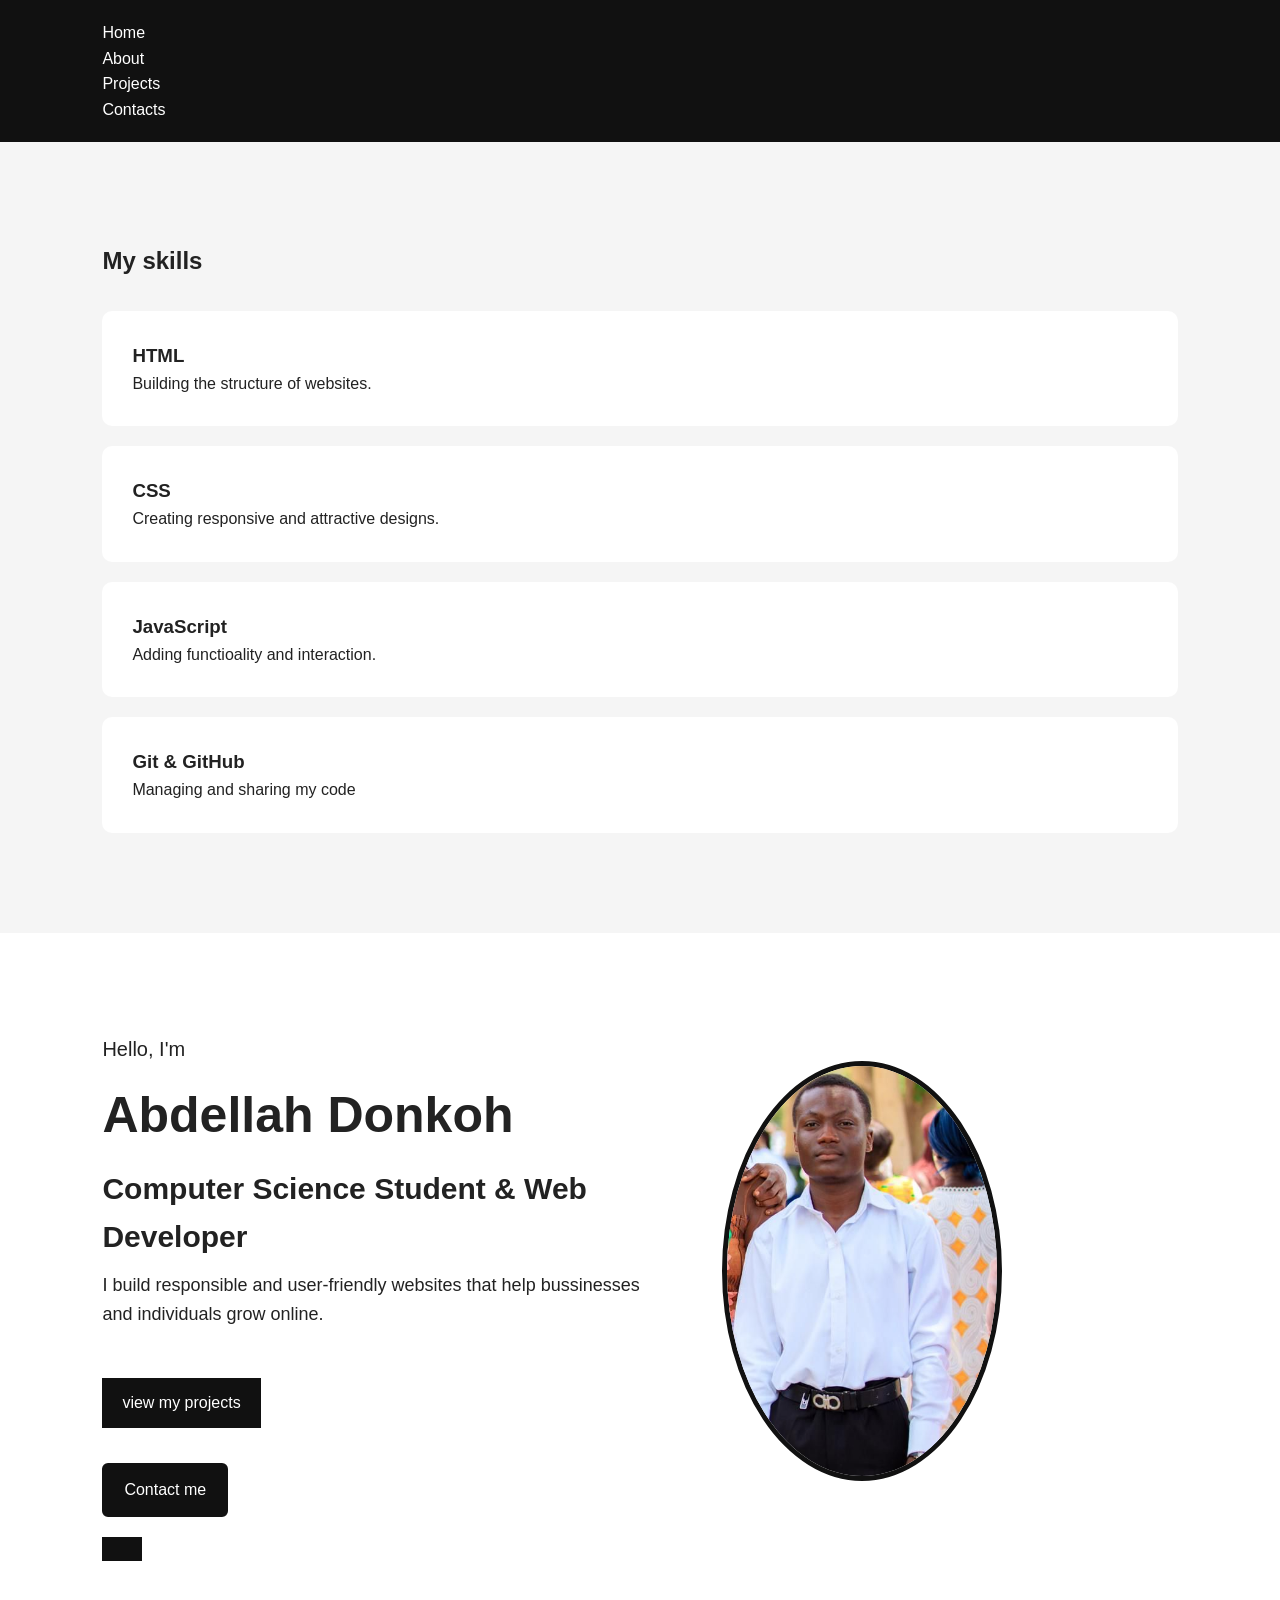
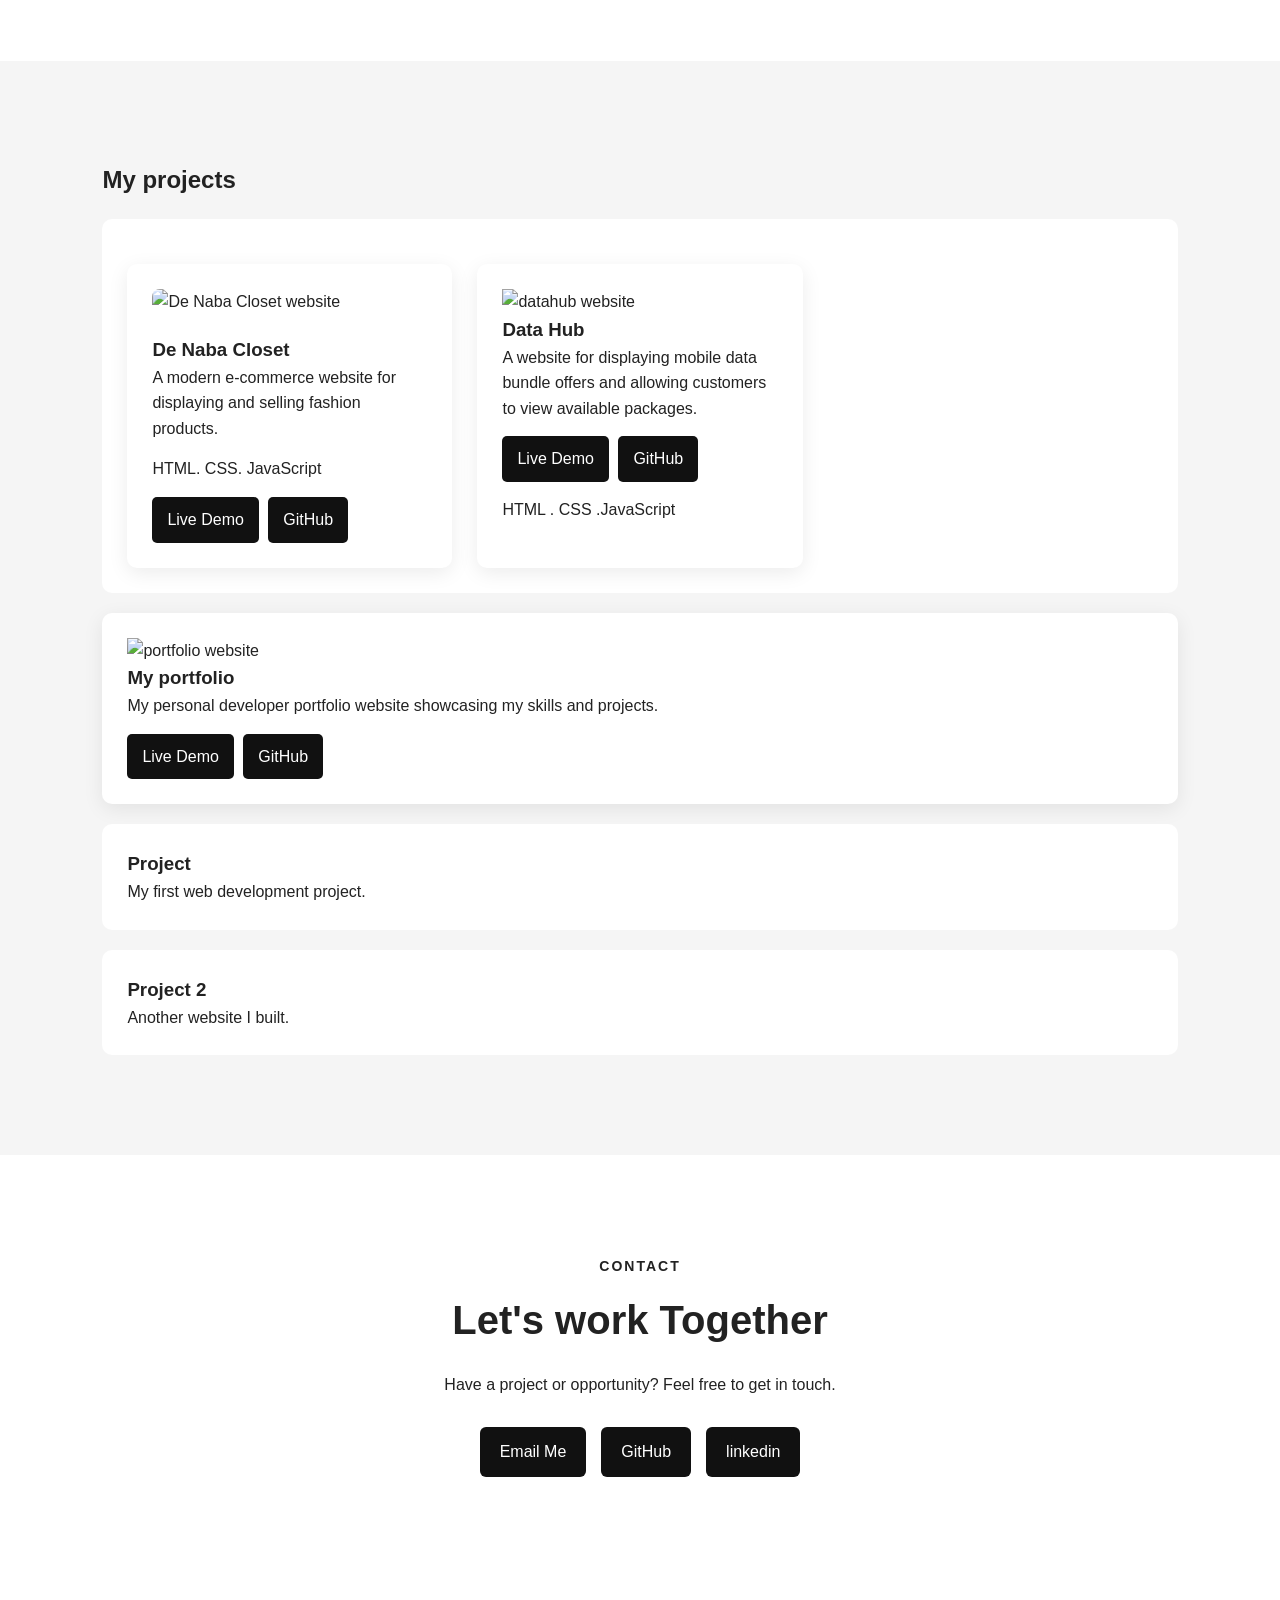
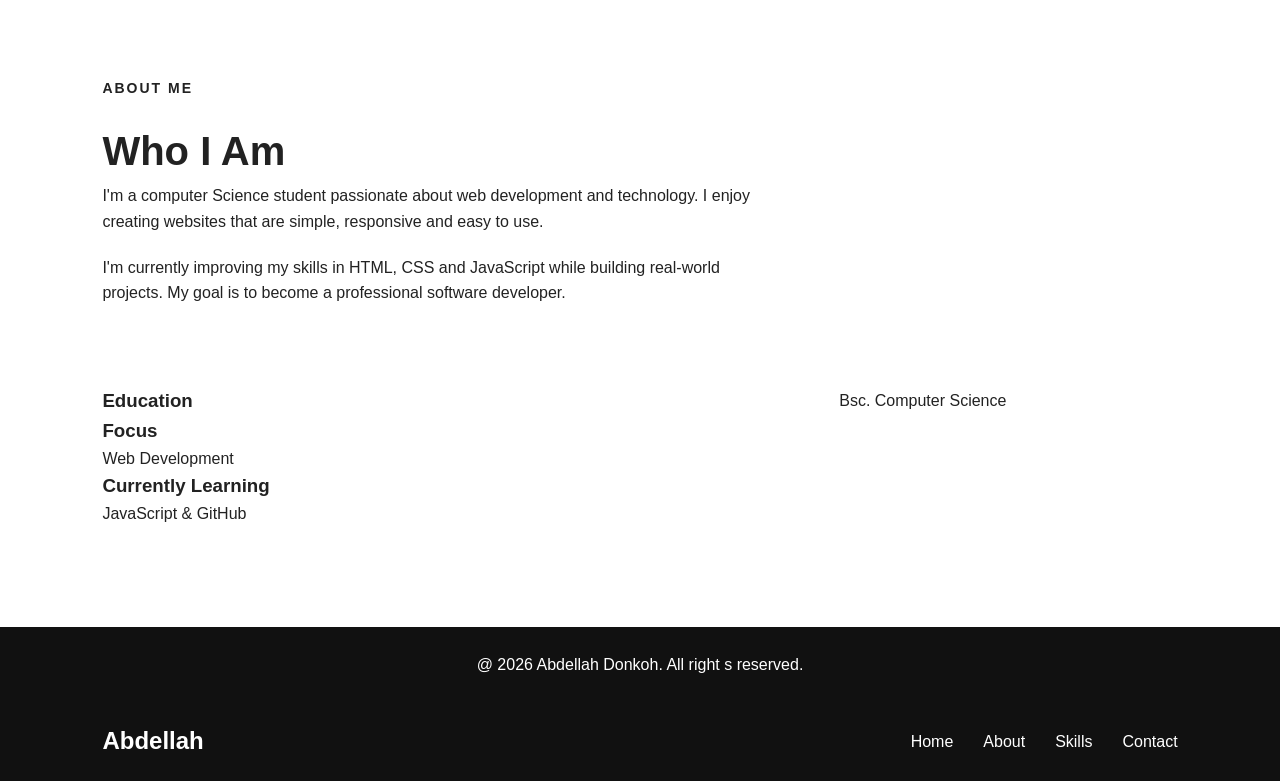
==== index.html @ 81503d6b "Create portfolio website" ====
<!DOCTYPE html>
<html lang="en">
<head>
    <meta charset="UTF-8">
    <meta name="viewport" content="width=device-width, initial-scale=1.0">
    <title>Abdellah | Web Developer</title>
    <link rel="stylesheet" href="style.css">
</head>
<body>
    <nav>
        <ul>
            <li><a href="#home">Home</a></li>
            <li><a href="#about">About</a></li>
            <li><a href="#projects">Projects</a></li>
             <li><a href="#contact">Contacts</a></li>
        </ul>
    </nav>
<section id="skills">
<h2> My skills</h2>

<div class="skills-container">

    <div class="skill">
<h3>HTML</h3>
<p> Building the structure of websites.</p>
    </div>

    <div class="skill">
<h3> CSS</h3>
<p>Creating responsive and attractive designs.</p>
    </div>

    <div class="skill">
<h3> JavaScript</h3>
<p>Adding functioality and interaction.</p>
    </div>

  

    <div class="skill">
<h3>Git & GitHub</h3>
<p> Managing and sharing my code</p>
    </div>
</div>
</section>
    <section id="home">
    <div class="hero-content">

        <div class="hero-text">
        <p class="intro">Hello, I'm </p>

        <h1> Abdellah Donkoh</h1>

        <h2> Computer Science Student & Web Developer</h2>

        <p class="hero-description">
            I build responsible and user-friendly websites that help bussinesses and individuals grow online.
        </p>

        <div class="hero-buttons">
            <a href="#projects" class="primary-button">
                view my projects
            </a>

            <a href="#contact" class="secondary-btn">
                Contact me
            </a>
        </div>
        </div>

    
        <div class="hero-image">
<img src="images/profile.jpg" alt="Abdellah Donkoh">
        </div>

    </div>

    <a></a>
    </section >

    <section id="projects">
<h2>My projects</h2>

<div class="projects-container">

    <div class="project-card">


<img
src="images/closet.png"
alt="De Naba Closet website"
class="project-image"
>

<h3>De Naba Closet</h3>

<p>
    A modern e-commerce website for displaying and selling fashion products.
</p>

<p class="technologies">
    HTML. CSS. JavaScript
</p>

<a href="#" class="project-btn">Live Demo</a>
<a href="#" class="project-btn">GitHub</a>
    </div>

    <div class="project-card">

        <img
src="images/datahub.png"
alt="datahub website"
class="project-datahub"
>
<h3> Data Hub</h3>

<p>
   A website for displaying mobile data bundle offers and allowing customers to view available packages.
</p>

<p>
  <a href="#" class="project-btn">Live Demo</a>
    <a href="#" class="project-btn">GitHub</a>
</p>

<p>
    HTML . CSS .JavaScript
</p>
  

    </div>
</div>

<div class="project-card">

    <img
src="images/portfolio.png"
alt="portfolio website"
class="project-portfolio"
>
<h3> My portfolio</h3>

<p>
    My personal  developer portfolio website showcasing my skills and projects.
</p>

<a href="#" class="project-btn">Live Demo</a>
<a href="#" class="project-btn">GitHub</a>
</div>

<div>
    <h3>Project</h3>
    <p>My first web development project.</p>
</div>

<div>
    <h3>Project 2</h3>
    <p>Another website I built.</p>
</div>
    </section>

    <section id="contact">
         <p class="section-label">CONTACT</p>

         <h2> Let's work Together</h2>

         <p>
            Have a project or opportunity? Feel free to get in touch.
         </p>

         <div class="contact-links">

            <a href="mailto:Abdellahdonkoh@gmail.com">
                Email Me
            </a>

            <a href="https://github.com/abdellahdonkoh"  target="_blank">
GitHub
            </a>

            <a href="https://www.linkedin.com/in/Abdellah Donkoh/" target="_blank">
linkedin
            </a>
         </div>
         
    </section>
   <section id="about">

    <div class="about-content">

        <div class="about-text">
            <p class="section-label">ABOUT ME</p>

            <h2> Who I Am</h2>
            <p>
                I'm a computer Science student passionate about web development and technology. I enjoy creating websites that are simple, responsive and easy to use.
            
            </p>
            <p>
                I'm currently improving my skills in HTML, CSS and JavaScript while building real-world projects.
                My goal is to become a professional software developer.
            </p>

        </div>
        <div class="about-info">

        </div>

        <h3> Education</h3>
        <p> Bsc. Computer Science</p>
    </div>
    <div>
        <h3>Focus</h3>
        <p>Web Development</p>
    </div>

    <div>
        <h3> Currently Learning</h3>
        <p>JavaScript & GitHub</p>
       
    </div>
   </section>

   <footer>
    <p> @ 2026 Abdellah Donkoh. All right s reserved.</p>
   </footer>

   <nav>
    <h2 class="logo">Abdellah</h2>

    <button class="menu-toggle" id="menu-toggle">
          =
    </button>

    <ul class="nav-links" id="nav-links">
        <li><a href="#home">Home</a></li>
        <li><a href="#about">About</a></li>
        <li><a href="#skills">Skills</a></li>
        <li><a href="#contact">Contact</a></li>
    </ul>
   </nav>
    
</body>
</html>
---- style.css ----
html{
    scroll-behavior: smooth;
}
*{
    margin: 0;
    padding: 0;
    box-sizing: border-box;
}

body{
    font-family: Arial, sans-serif;
    line-height: 1.6;
    color: #222;
    background: #fff;
}
nav{
    display: flex;
    justify-content: space-between;
    align-items: center;
    padding: 20px 8%;
    background: #111;
    color: white;
}
nav ul{
    color: white;
    list-style: none;
    gap: 25px;
}

nav a {
    color: white;
    text-decoration: none;
}
section{
    padding: 100px 8%;
}
#home {
    min-height: 80vh;
    display: flex;
    flex-direction: column;
    justify-content: center;
}
#home h1 {
    font-size: 50px;
}
#home h2 {
    font-size: 30px;
    margin: 10px 0;
}
#home a {
  display: inline-block; 
  margin-top: 20px; 
  padding: 12px 20px;
  background: #111;
  color: white;
 text-decoration:none;
 width: fit-content;
}

#projects{
    background: #f5f5f5;
}

#projects div{
    background: white;
    padding: 25px;
    margin-top: 20px;
    border-radius: 10px;
}
.projects-container {
    display: grid;
    grid-template-columns: repeat(3, 1fr);
    gap: 25px;
    margin-top: 30px;
}

.project-card{
    background: white;
    padding: 30px;
    border-radius: 12px;
    box-shadow: 0 5px 20px rgba( 0, 0, 0, 0.1);
}

.product-card h3{
    margin-bottom: 15px;
}

.project-card p{
    margin-bottom: 15px;
}
.project-btn{
    display: inline-block;
    padding: 10px 15px;
    margin-right: 5px;
    background: #111;
    color: white;
    text-decoration: none;
    border-radius: 5px;
}
@media (max-width: 768px){
.skills-container{
    grid-template-columns: 1fr;
    .about-content{
        grid-template-columns: 1fr;
    }
}

.hero-text h1{
    font-size: 42px;
}

.hero-text h2 {
    font-size: 24px;
}

.hero-buttons{
    flex-direction: column;
}

    nav {
        flex-direction: column;
        gap:15px;
    }

    nav ul{
        gap: 15px;
    }
    #home h1 {
        font-size: 38px;
    }
    #home h2 {
        font-size: 24px;
    }

    .projects-container{
        grid-template-columns: 1fr;
    }
}
.hero-content{
    max-width: 900px;
}
.intro{
    font-size: 20px;
    margin-bottom: 10px;
}

.hero-text h1{
    font-size: 60px;
    margin-bottom: 10px;
}

.hero-text h2 {
    font-size: 30px;
    margin-bottom: 20px;
}
.hero-description{
    max-width: 650px;
    font-size: 18px;
}
.hero-buttons{
    display: flex;
    gap: 15px;
    margin-top: 30px;
}

.primary-btn,
.secondary-btn{
    padding: 13px 22px;
    text-decoration: none;
    border-radius: 6px;
}
.primary-btn{
    background: #111;
    color: white;
}

.secondary-btn{
    border: 2px solid #111;
    color: #111;
}

#skills{
    background: #f5f5f5;
}

.skills-container{
    display: grid;
    grid-template-columns:repeat(4, 1fr) ;
    gap:20px;
    margin-top: 30px;
}

.skill{
    background: white;
    padding: 30px;
    border-radius: 10px;

    box-sizing: 0 5px 20px rgba(0, 0, 0, 0.06);

    transition: 0.3s ease;
}

.skill :hover{
    transform: translateY(-6px);
    box-shadow: 0 12px 25px rgba( 0, 0, 0, 0.12);
}

.skills h3{
    margin-bottom: 10px;
}
.skills-container{
    grid-template-columns: 1fr;
}

.hero-text h1 {
    font-size:42px;
}
.hero-text h2{
    font-size: 24;
}

.hero-buttons{
    flex-direction: column;
}
.about-content{
    display: grid;
    grid-template-columns: 2fr 1fr;
    gap: 60px;
   
 align-items: center;
}

.section-label{
    font-size: 14px;
    font-weight: bold;
    letter-spacing: 2px;
}

.about-text h2 {
    font-size: 40px;a
    margin: 10px 0 20px;
}

.about-text p {
    margin-bottom: 20px;
    max-width: 650px;
}

.about-info{
    display: flex;
    flex-direction: column;
    gap: 20px;
}

.about-info div{
    padding: 20px;
    border-left: 4px solid #111;
    background: #f5f5f5;
}

#contact {
    text-align: center;
}

#contact h2{
    font-size: 40px;
    margin: 10px 0 20px;
}

.contact-links{
    display: flex;
    justify-content: center;
    gap: 15px;
    margin-top: 30px;

}

.contact-links a {
padding: 12px 20px;
background: #111;
color: white;
text-decoration: none;
border-radius: 6px;
}

@media (max-width: 768px) {
    
    nav{
        padding: 18px 6%;
    }

    .menu-toggle{
        display: block;
    }

    .nav-links{
        display: none;

        position: absolute;
        top: 70px;
        left: 0;

        width: 100%;

        flex-direction: column;
        gap: 0;

        background: #111;
    }

    .nav-links.active{
        display: flex;
    }

    .nav-links li {
        text-align: center;
        padding: 15px;
    }

    .nav-links a {
        display: block;
    }

    .projects-container{
        grid-template-columns: 1fr;
    }

    .skills-container{
        grid-template-columns: 1fr;
    }

    .about-content{
        grid-template-columns: 1fr;
    }

    .hero-text h1{
        font-size: 42px;
    }

    .hero-text h2{
        font-size: 24px;
    }

    .hero-buttons{
        flex-direction: column;
        align-items: center;
    }

    .hero-content{
        flex-direction: column-reverse;
        text-align: center;
    }

    .hero-image img {
        width: 200px;
        height: 200px;
    }

    .hero-description{
        margin: auto;
    }
    }


footer {
    text-align: center;
    padding: 25px;
    background: #111;
    color: white;
}
nav{
    position: sticky;
    top: 0;
    z-index: 1000;

    display: flex;
    justify-content: space-between;
    align-items: center;

    padding: 20px 8%;

    background: #111;
    color: white;
}

.logo{
    font-size: 24px;
}

.nav-links {
    display: flex;
    list-style: none;
    gap: 30px;
}

.nav-links a{
    color: white;
    text-decoration: none;
    transition: 0.3s;
}

.nav-links a:hover {
    opacity: 0.6;
}

.primary-btn,
.secondary-btn,
.project-btn,
.contact-links a {
    transition: 0.3s ease;
}

.primary-btn :hover,
.project-btn :hover,
,.contact-links a :hover{
    transform: translateY(-3px);
    opacity: 0.85;
}

.project-card{
    background: white;
    padding: 30px;
    border-radius: 12px;

    box-shadow: 0 5px 20px rgba(0, 0, 0, 0.08);

    transition: 0.3s ease;
}

.project-card :hover {
    transform: translateY(-8px);
    box-shadow: 0 15px 30px rgba(0 , 0, 0, 0.15);

}

.menu-toggle {
    display: none;

    background: none;
    border: none;
    color: white;

    font-size: 28px;
    cursor: pointer;
}

.hero-content{
    display: flex;
    justify-content: space-between;
    align-items: center;
    gap: 50px;
}

.hero-image img{
    width: 280px;
    height: 420px;
    object-fit: cover;
    border-radius: 50%;
    border: 5px solid #111;
}

.project-image{
    width: 100%;
    height: 200px;
    object-fit: cover;
    border-radius: 8px;
    margin-bottom: 20px;
}
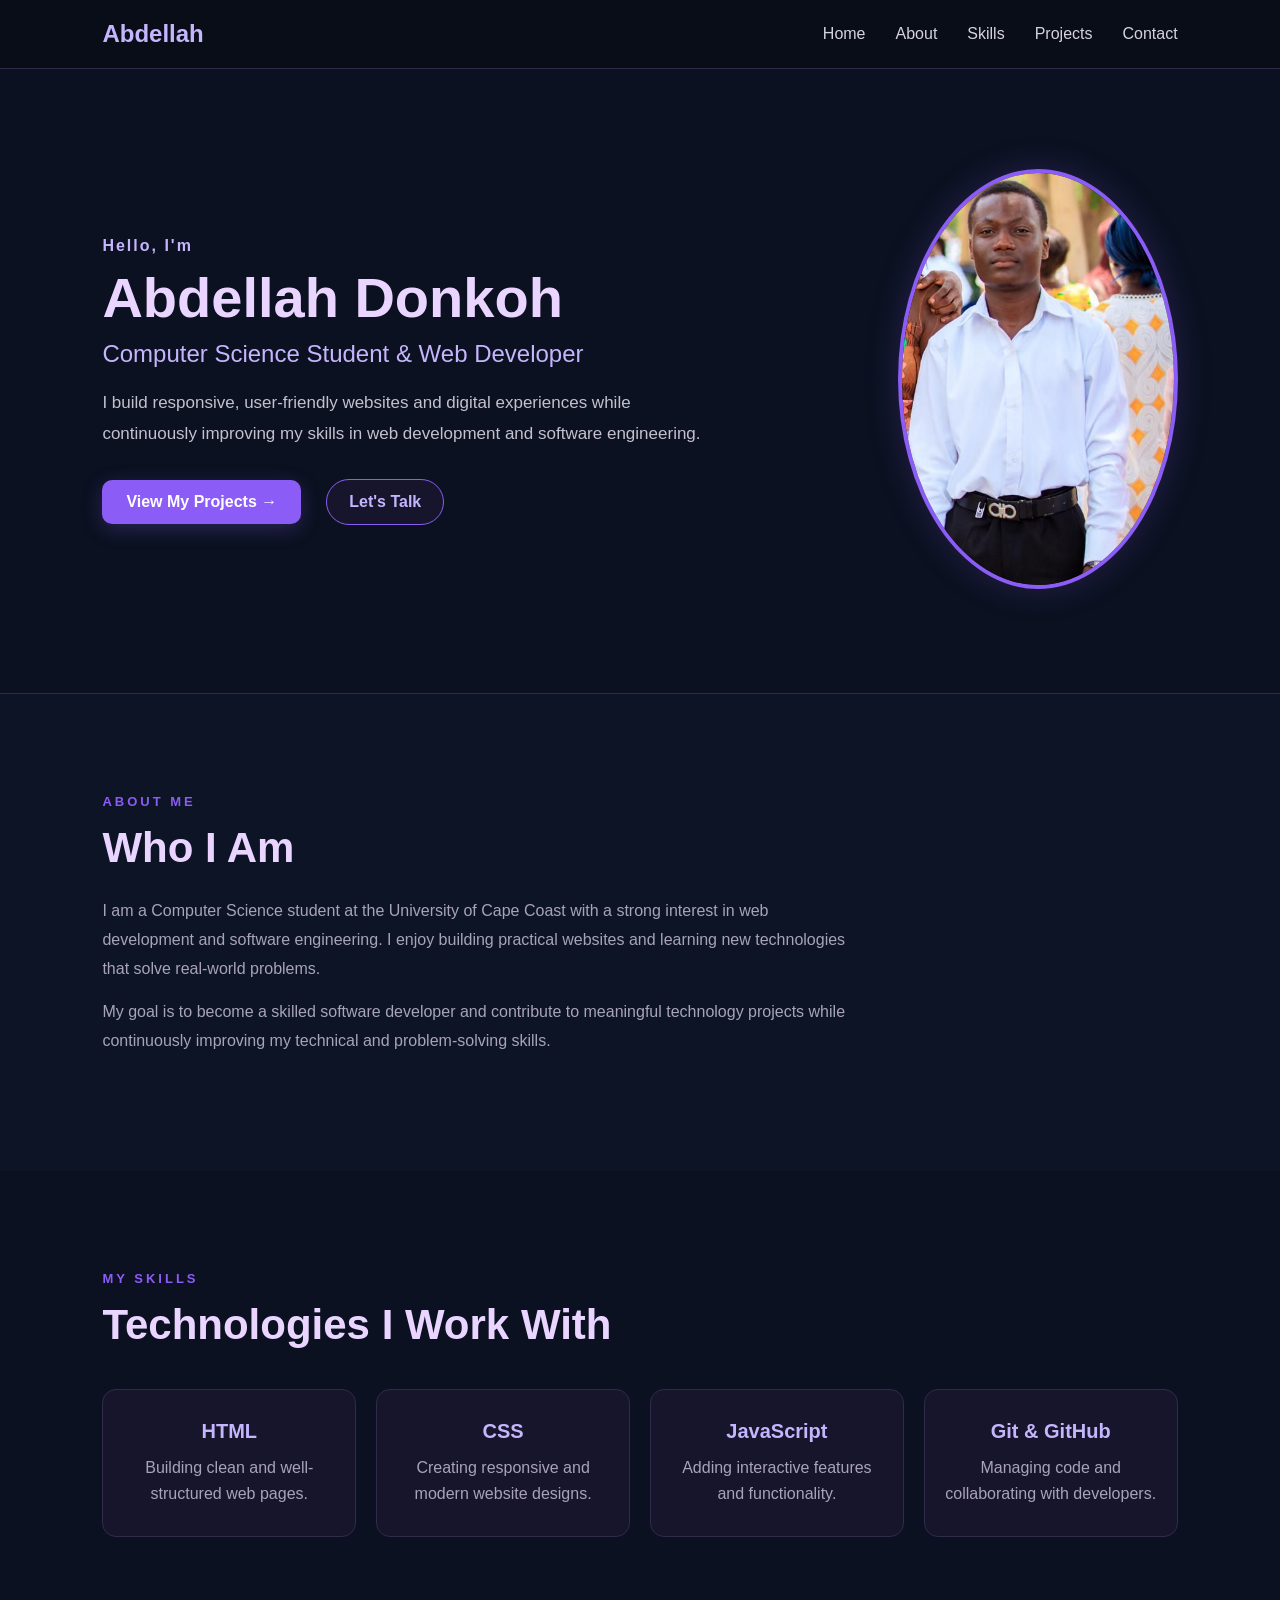
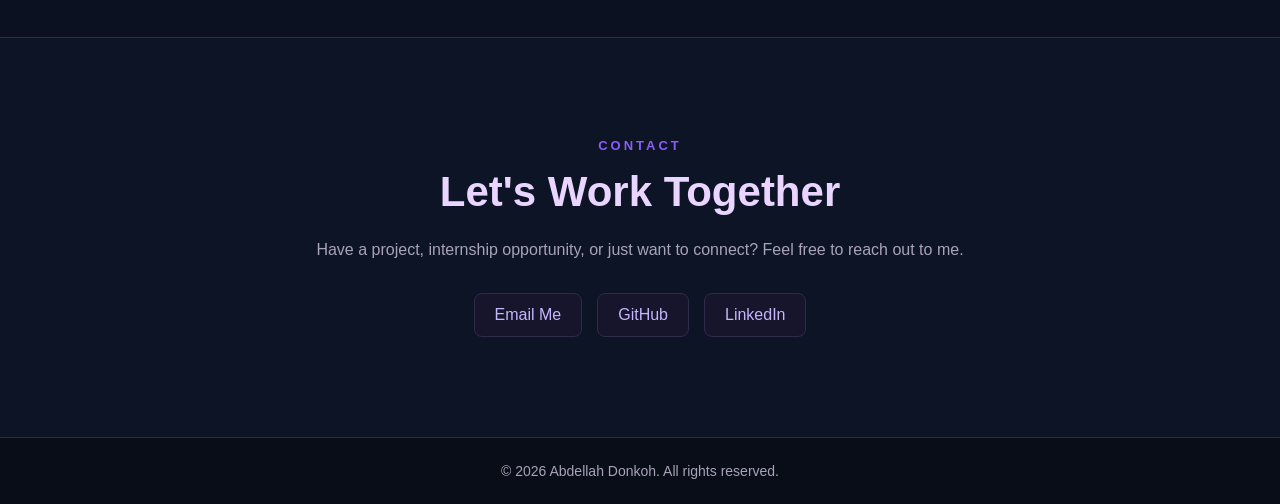
==== commit 2998f625: "Update portfolio design and projects page" ====
--- a/index.html
+++ b/index.html
@@ -1,245 +1,261 @@
 <!DOCTYPE html>
 <html lang="en">
+
 <head>
+    <!-- Tells the browser how to interpret characters -->
     <meta charset="UTF-8">
+
+    <!-- Makes the website responsive on phones and tablets -->
     <meta name="viewport" content="width=device-width, initial-scale=1.0">
-    <title>Abdellah | Web Developer</title>
+
+    <!-- Text displayed on the browser tab -->
+    <title>Abdellah Donkoh | Web Developer</title>
+
+    <!-- Connects this HTML file to our CSS -->
     <link rel="stylesheet" href="style.css">
 </head>
+
 <body>
+
+    <!-- =========================
+         NAVIGATION BAR
+         ========================= -->
+
     <nav>
-        <ul>
+
+        <!-- Your name/logo -->
+        <h2 class="logo">Abdellah</h2>
+
+        <!-- Mobile menu button -->
+        <button class="menu-toggle" id="menu-toggle">☰</button>
+
+        <!-- Navigation links -->
+        <ul class="nav-links" id="nav-links">
+
+            <!-- Goes to the top of the homepage -->
             <li><a href="#home">Home</a></li>
+
+            <!-- Goes to the About section -->
             <li><a href="#about">About</a></li>
-            <li><a href="#projects">Projects</a></li>
-             <li><a href="#contact">Contacts</a></li>
+
+            <!-- Goes to the Skills section -->
+            <li><a href="#skills">Skills</a></li>
+
+            <!-- Opens the separate Projects page -->
+            <li><a href="projects.html">Projects</a></li>
+
+            <!-- Goes to the Contact section -->
+            <li><a href="#contact">Contact</a></li>
+
         </ul>
+
     </nav>
-<section id="skills">
-<h2> My skills</h2>
-
-<div class="skills-container">
-
-    <div class="skill">
-<h3>HTML</h3>
-<p> Building the structure of websites.</p>
-    </div>
-
-    <div class="skill">
-<h3> CSS</h3>
-<p>Creating responsive and attractive designs.</p>
-    </div>
-
-    <div class="skill">
-<h3> JavaScript</h3>
-<p>Adding functioality and interaction.</p>
-    </div>
-
-  
-
-    <div class="skill">
-<h3>Git & GitHub</h3>
-<p> Managing and sharing my code</p>
-    </div>
-</div>
-</section>
+
+
+    <!-- =========================
+         HOME SECTION
+         ========================= -->
+
     <section id="home">
-    <div class="hero-content">
-
-        <div class="hero-text">
-        <p class="intro">Hello, I'm </p>
-
-        <h1> Abdellah Donkoh</h1>
-
-        <h2> Computer Science Student & Web Developer</h2>
-
-        <p class="hero-description">
-            I build responsible and user-friendly websites that help bussinesses and individuals grow online.
-        </p>
-
-        <div class="hero-buttons">
-            <a href="#projects" class="primary-button">
-                view my projects
-            </a>
-
-            <a href="#contact" class="secondary-btn">
-                Contact me
-            </a>
+
+        <div class="hero-content">
+
+            <!-- Text on the left -->
+            <div class="hero-text">
+
+                <!-- Small introduction -->
+                <p class="intro">Hello, I'm</p>
+
+                <!-- Your name -->
+                <h1>Abdellah Donkoh</h1>
+
+                <!-- Your professional title -->
+                <h2>Computer Science Student & Web Developer</h2>
+
+                <!-- Short description -->
+                <p class="hero-description">
+                    I build responsive, user-friendly websites and digital
+                    experiences while continuously improving my skills in
+                    web development and software engineering.
+                </p>
+
+                <!-- Hero actions -->
+                <div class="hero-buttons">
+
+                    <!-- Opens the separate Projects page -->
+                    <a href="projects.html" class="primary-btn">
+                        View My Projects →
+                    </a>
+
+                    <!-- Goes to Contact on this page -->
+                    <a href="#contact" class="secondary-btn">
+                        Let's Talk
+                    </a>
+
+                </div>
+
+            </div>
+
+
+            <!-- Your profile picture -->
+            <div class="hero-image">
+
+                <img src="images/profile.jpg" alt="Abdellah Donkoh">
+
+            </div>
+
         </div>
+
+    </section>
+
+
+    <!-- =========================
+         ABOUT SECTION
+         ========================= -->
+
+    <section id="about">
+
+        <!-- Small section label -->
+        <p class="section-label">ABOUT ME</p>
+
+        <!-- Section heading -->
+        <h2>Who I Am</h2>
+
+        <!-- About paragraph -->
+        <p>
+            I am a Computer Science student at the University of Cape Coast
+            with a strong interest in web development and software engineering.
+            I enjoy building practical websites and learning new technologies
+            that solve real-world problems.
+        </p>
+
+        <!-- Second About paragraph -->
+        <p>
+            My goal is to become a skilled software developer and contribute
+            to meaningful technology projects while continuously improving
+            my technical and problem-solving skills.
+        </p>
+
+    </section>
+
+
+    <!-- =========================
+         SKILLS SECTION
+         ========================= -->
+
+    <section id="skills">
+
+        <!-- Small section label -->
+        <p class="section-label">MY SKILLS</p>
+
+        <!-- Section heading -->
+        <h2>Technologies I Work With</h2>
+
+        <!-- Contains all skill cards -->
+        <div class="skills-container">
+
+            <!-- HTML skill -->
+            <div class="skill-card">
+                <h3>HTML</h3>
+
+                <p>
+                    Building clean and well-structured web pages.
+                </p>
+            </div>
+
+
+            <!-- CSS skill -->
+            <div class="skill-card">
+                <h3>CSS</h3>
+
+                <p>
+                    Creating responsive and modern website designs.
+                </p>
+            </div>
+
+
+            <!-- JavaScript skill -->
+            <div class="skill-card">
+                <h3>JavaScript</h3>
+
+                <p>
+                    Adding interactive features and functionality.
+                </p>
+            </div>
+
+
+            <!-- Git and GitHub skill -->
+            <div class="skill-card">
+                <h3>Git & GitHub</h3>
+
+                <p>
+                    Managing code and collaborating with developers.
+                </p>
+            </div>
+
         </div>
 
-    
-        <div class="hero-image">
-<img src="images/profile.jpg" alt="Abdellah Donkoh">
-        </div>
-
-    </div>
-
-    <a></a>
-    </section >
-
-    <section id="projects">
-<h2>My projects</h2>
-
-<div class="projects-container">
-
-    <div class="project-card">
-
-
-<img
-src="images/closet.png"
-alt="De Naba Closet website"
-class="project-image"
->
-
-<h3>De Naba Closet</h3>
-
-<p>
-    A modern e-commerce website for displaying and selling fashion products.
-</p>
-
-<p class="technologies">
-    HTML. CSS. JavaScript
-</p>
-
-<a href="#" class="project-btn">Live Demo</a>
-<a href="#" class="project-btn">GitHub</a>
-    </div>
-
-    <div class="project-card">
-
-        <img
-src="images/datahub.png"
-alt="datahub website"
-class="project-datahub"
->
-<h3> Data Hub</h3>
-
-<p>
-   A website for displaying mobile data bundle offers and allowing customers to view available packages.
-</p>
-
-<p>
-  <a href="#" class="project-btn">Live Demo</a>
-    <a href="#" class="project-btn">GitHub</a>
-</p>
-
-<p>
-    HTML . CSS .JavaScript
-</p>
-  
-
-    </div>
-</div>
-
-<div class="project-card">
-
-    <img
-src="images/portfolio.png"
-alt="portfolio website"
-class="project-portfolio"
->
-<h3> My portfolio</h3>
-
-<p>
-    My personal  developer portfolio website showcasing my skills and projects.
-</p>
-
-<a href="#" class="project-btn">Live Demo</a>
-<a href="#" class="project-btn">GitHub</a>
-</div>
-
-<div>
-    <h3>Project</h3>
-    <p>My first web development project.</p>
-</div>
-
-<div>
-    <h3>Project 2</h3>
-    <p>Another website I built.</p>
-</div>
-    </section>
+    </section>
+
+
+    <!-- =========================
+         CONTACT SECTION
+         ========================= -->
 
     <section id="contact">
-         <p class="section-label">CONTACT</p>
-
-         <h2> Let's work Together</h2>
-
-         <p>
-            Have a project or opportunity? Feel free to get in touch.
-         </p>
-
-         <div class="contact-links">
-
-            <a href="mailto:Abdellahdonkoh@gmail.com">
+
+        <!-- Small section label -->
+        <p class="section-label">CONTACT</p>
+
+        <!-- Section heading -->
+        <h2>Let's Work Together</h2>
+
+        <!-- Contact introduction -->
+        <p>
+            Have a project, internship opportunity, or just want to connect?
+            Feel free to reach out to me.
+        </p>
+
+        <!-- Contact links -->
+        <div class="contact-links">
+
+            <!-- Opens the user's email application -->
+            <a href="mailto:your-email@gmail.com">
                 Email Me
             </a>
 
-            <a href="https://github.com/abdellahdonkoh"  target="_blank">
-GitHub
+            <!-- Opens GitHub profile -->
+            <a href="https://github.com/Abdellahdonkoh100" target="_blank">
+                GitHub
             </a>
 
-            <a href="https://www.linkedin.com/in/Abdellah Donkoh/" target="_blank">
-linkedin
+            <!-- Replace the link with your real LinkedIn profile -->
+            <a href="https://www.linkedin.com/" target="_blank">
+                LinkedIn
             </a>
-         </div>
-         
-    </section>
-   <section id="about">
-
-    <div class="about-content">
-
-        <div class="about-text">
-            <p class="section-label">ABOUT ME</p>
-
-            <h2> Who I Am</h2>
-            <p>
-                I'm a computer Science student passionate about web development and technology. I enjoy creating websites that are simple, responsive and easy to use.
-            
-            </p>
-            <p>
-                I'm currently improving my skills in HTML, CSS and JavaScript while building real-world projects.
-                My goal is to become a professional software developer.
-            </p>
 
         </div>
-        <div class="about-info">
-
-        </div>
-
-        <h3> Education</h3>
-        <p> Bsc. Computer Science</p>
-    </div>
-    <div>
-        <h3>Focus</h3>
-        <p>Web Development</p>
-    </div>
-
-    <div>
-        <h3> Currently Learning</h3>
-        <p>JavaScript & GitHub</p>
-       
-    </div>
-   </section>
-
-   <footer>
-    <p> @ 2026 Abdellah Donkoh. All right s reserved.</p>
-   </footer>
-
-   <nav>
-    <h2 class="logo">Abdellah</h2>
-
-    <button class="menu-toggle" id="menu-toggle">
-          =
-    </button>
-
-    <ul class="nav-links" id="nav-links">
-        <li><a href="#home">Home</a></li>
-        <li><a href="#about">About</a></li>
-        <li><a href="#skills">Skills</a></li>
-        <li><a href="#contact">Contact</a></li>
-    </ul>
-   </nav>
-    
+
+    </section>
+
+
+    <!-- =========================
+         FOOTER
+         ========================= -->
+
+    <footer>
+
+        <!-- Copyright notice -->
+        <p>
+            © 2026 Abdellah Donkoh. All rights reserved.
+        </p>
+
+    </footer>
+
+
+    <!-- Connects this page to JavaScript -->
+    <script src="script.js"></script>
+
 </body>
+
 </html>
--- a/style.css
+++ b/style.css
@@ -1,470 +1,981 @@
-html{
-    scroll-behavior: smooth;
-}
-*{
+/* =========================
+   COLOR SYSTEM
+   ========================= */
+
+/* These variables let us reuse the same colors throughout the website */
+:root {
+    --background: #0B1120;
+    --nav-background: #080D18;
+    --surface: #17152B;
+    --surface-hover: #211B3D;
+    --accent: #8B5CF6;
+    --accent-light: #C4B5FD;
+    --heading: #E9D5FF;
+    --text: #D6D3E0;
+    --muted: #A8A3B8;
+    --border: #302B4A;
+}
+
+
+/* =========================
+   GENERAL PAGE SETTINGS
+   ========================= */
+
+/* Removes the browser's default spacing */
+* {
     margin: 0;
     padding: 0;
     box-sizing: border-box;
 }
 
-body{
+/* Makes clicking navigation links scroll smoothly */
+html {
+    scroll-behavior: smooth;
+}
+
+/* Controls the whole website */
+body {
+    /* Uses our deep navy background */
+    background: var(--background);
+
+    /* Uses our soft light text */
+    color: var(--text);
+
+    /* Uses a clean modern font */
     font-family: Arial, sans-serif;
-    line-height: 1.6;
-    color: #222;
-    background: #fff;
-}
-nav{
+
+    /* Prevents unwanted horizontal scrolling */
+    overflow-x: hidden;
+}
+
+
+/* =========================
+   NAVIGATION
+   ========================= */
+
+/* Styles the navigation bar */
+nav {
+    /* Gives the navigation a darker background */
+    background: var(--nav-background);
+
+    /* Places logo and links apart */
     display: flex;
     justify-content: space-between;
     align-items: center;
+
+    /* Adds space inside the navigation */
     padding: 20px 8%;
-    background: #111;
+
+    /* Keeps navigation visible while scrolling */
+    position: sticky;
+    top: 0;
+
+    /* Keeps navigation above other elements */
+    z-index: 1000;
+
+    /* Adds a subtle bottom border */
+    border-bottom: 1px solid var(--border);
+}
+
+/* Styles your name/logo */
+.logo {
+    /* Uses lavender for your name */
+    color: var(--accent-light);
+
+    /* Removes default heading margin */
+    margin: 0;
+
+    /* Makes your name slightly larger */
+    font-size: 24px;
+}
+
+/* Controls the navigation list */
+.nav-links {
+    /* Removes bullet points */
+    list-style: none;
+
+    /* Places links horizontally */
+    display: flex;
+
+    /* Adds space between links */
+    gap: 30px;
+}
+
+/* Styles navigation links */
+.nav-links a {
+    /* Uses soft lavender */
+    color: var(--text);
+
+    /* Removes default underline */
+    text-decoration: none;
+
+    /* Makes color changes smooth */
+    transition: 0.3s ease;
+}
+
+/* Changes navigation link on hover */
+.nav-links a:hover {
+    /* Turns the link purple */
+    color: var(--accent-light);
+}
+
+
+/* =========================
+   MOBILE MENU BUTTON
+   ========================= */
+
+/* Hides the menu button on large screens */
+.menu-toggle {
+    display: none;
+
+    /* Removes default button background */
+    background: none;
+
+    /* Removes default border */
+    border: none;
+
+    /* Makes the icon lavender */
+    color: var(--accent-light);
+
+    /* Makes the icon easy to see */
+    font-size: 28px;
+
+    /* Shows a pointer when clicked */
+    cursor: pointer;
+}
+
+
+/* =========================
+   HOME / HERO
+   ========================= */
+
+/* Styles the main homepage section */
+#home {
+    /* Adds generous spacing */
+    padding: 100px 8%;
+
+    /* Uses the main dark background */
+    background: var(--background);
+}
+
+/* Places hero text and image beside each other */
+.hero-content {
+    display: flex;
+    justify-content: space-between;
+    align-items: center;
+
+    /* Adds space between text and image */
+    gap: 60px;
+}
+
+/* Controls the hero text area */
+.hero-text {
+    max-width: 650px;
+}
+
+/* Styles "Hello, I'm" */
+.intro {
+    /* Makes the introduction purple */
+    color: var(--accent-light);
+
+    /* Adds letter spacing */
+    letter-spacing: 2px;
+
+    /* Makes it slightly bold */
+    font-weight: 600;
+
+    /* Adds space below */
+    margin-bottom: 10px;
+}
+
+/* Styles your name */
+.hero-text h1 {
+    /* Makes your name the main focus */
+    color: var(--heading);
+
+    /* Large professional heading */
+    font-size: 56px;
+
+    /* Adds space around the name */
+    margin: 10px 0;
+}
+
+/* Styles your title */
+.hero-text h2 {
+    /* Uses a softer lavender */
+    color: var(--accent-light);
+
+    /* Makes it smaller than your name */
+    font-size: 24px;
+
+    /* Keeps it elegant */
+    font-weight: 400;
+
+    /* Adds space below */
+    margin-bottom: 20px;
+}
+
+/* Styles the hero description */
+.hero-description {
+    /* Uses a brighter soft color */
+    color: #C4C0CF;
+
+    /* Improves readability */
+    line-height: 1.8;
+
+    /* Prevents very long lines */
+    max-width: 600px;
+
+    /* Makes it easier to read */
+    font-size: 17px;
+}
+
+
+/* =========================
+   HERO BUTTONS
+   ========================= */
+
+/* Holds the two hero actions */
+.hero-buttons {
+    /* Places them beside each other */
+    display: flex;
+
+    /* Adds space between them */
+    gap: 25px;
+
+    /* Adds space above */
+    margin-top: 30px;
+
+    /* Keeps them vertically aligned */
+    align-items: center;
+}
+
+/* Styles the View My Projects button */
+.primary-btn {
+    /* Purple background */
+    background: var(--accent);
+
+    /* White text */
     color: white;
-}
-nav ul{
-    color: white;
-    list-style: none;
+
+    /* Removes underline */
+    text-decoration: none;
+
+    /* Adds space inside the button */
+    padding: 13px 24px;
+
+    /* Rounds the corners */
+    border-radius: 10px;
+
+    /* Makes the text stand out */
+    font-weight: 600;
+
+    /* Smooth hover animation */
+    transition: all 0.3s ease;
+
+    /* Adds a subtle purple glow */
+    box-shadow: 0 5px 20px rgba(139, 92, 246, 0.25);
+}
+
+/* Hover effect for View My Projects */
+.primary-btn:hover {
+    /* Makes the purple slightly darker */
+    background: #7C3AED;
+
+    /* Moves the button slightly upward */
+    transform: translateY(-4px);
+
+    /* Makes the glow stronger */
+    box-shadow: 0 8px 25px rgba(139, 92, 246, 0.4);
+}
+
+/* Hover effect for View My Projects */
+.primary-btn:hover {
+    /* Adds underline */
+    text-decoration: underline;
+
+    /* Moves slightly */
+    opacity: 0.8;
+}
+
+/* Styles Let's Talk */
+.secondary-btn {
+    /* Gives the button a dark purple surface */
+    background: var(--surface);
+
+    /* Makes the text lavender */
+    color: var(--accent-light);
+
+    /* Purple border */
+    border: 1px solid var(--accent);
+
+    /* Removes underline */
+    text-decoration: none;
+
+    /* Adds space inside */
+    padding: 13px 22px;
+
+    /* Rounded button */
+    border-radius: 30px;
+
+    /* Makes text slightly bold */
+    font-weight: 600;
+
+    /* Smooth animation */
+    transition: all 0.3s ease;
+}
+
+/* Hover effect for Let's Talk */
+.secondary-btn:hover {
+    /* Purple background */
+    background: var(--accent);
+
+    /* Dark text */
+    color: var(--background);
+
+    /* Slight upward movement */
+    transform: translateY(-4px);
+
+    /* Purple glow */
+    box-shadow: 0 8px 25px rgba(139, 92, 246, 0.25);
+}
+
+
+/* =========================
+   PROFILE IMAGE
+   ========================= */
+
+/* Controls the image area */
+.hero-image img {
+    /* Controls image size */
+    width: 280px;
+    height: 420px;
+
+    /* Prevents image distortion */
+    object-fit: cover;
+
+    /* Makes image circular */
+    border-radius: 50%;
+
+    /* Purple border */
+    border: 4px solid var(--accent);
+
+    /* Adds a subtle glow */
+    box-shadow: 0 0 35px rgba(139, 92, 246, 0.2);
+}
+
+
+/* =========================
+   ABOUT SECTION
+   ========================= */
+
+/* Styles the About section */
+#about {
+    /* Adds space around the section */
+    padding: 100px 8%;
+
+    /* Slightly different surface */
+    background: #0D1425;
+
+    /* Adds a top border */
+    border-top: 1px solid var(--border);
+}
+
+/* Styles About heading */
+#about h2 {
+    /* Lavender heading */
+    color: var(--heading);
+
+    /* Large heading */
+    font-size: 42px;
+
+    /* Adds space below */
+    margin: 15px 0 25px;
+}
+
+/* Styles About paragraphs */
+#about p:not(.section-label) {
+    /* Soft purple-gray text */
+    color: var(--muted);
+
+    /* Improves readability */
+    line-height: 1.8;
+
+    /* Keeps paragraphs from being too wide */
+    max-width: 750px;
+
+    /* Adds space between paragraphs */
+    margin-bottom: 15px;
+}
+
+
+/* =========================
+   SECTION LABELS
+   ========================= */
+
+/* Styles labels such as ABOUT ME and MY SKILLS */
+.section-label {
+    /* Purple label */
+    color: var(--accent);
+
+    /* Makes it stand out */
+    font-size: 13px;
+
+    /* Adds letter spacing */
+    letter-spacing: 3px;
+
+    /* Makes it slightly bold */
+    font-weight: 600;
+}
+
+
+/* =========================
+   SKILLS
+   ========================= */
+
+/* Styles the Skills section */
+#skills {
+    /* Adds spacing */
+    padding: 100px 8%;
+
+    /* Uses the main background */
+    background: var(--background);
+}
+
+/* Styles Skills heading */
+#skills h2 {
+    /* Soft lavender */
+    color: var(--heading);
+
+    /* Large heading */
+    font-size: 42px;
+
+    /* Adds space */
+    margin: 15px 0 40px;
+}
+
+/* Creates the skill card grid */
+.skills-container {
+    /* Uses CSS Grid */
+    display: grid;
+
+    /* Four cards across */
+    grid-template-columns: repeat(4, 1fr);
+
+    /* Space between cards */
+    gap: 20px;
+}
+
+/* Styles each skill card */
+.skill-card {
+    /* Deep purple card */
+    background: var(--surface);
+
+    /* Space inside */
+    padding: 30px 20px;
+
+    /* Rounded corners */
+    border-radius: 14px;
+
+    /* Subtle border */
+    border: 1px solid var(--border);
+
+    /* Centers the text */
+    text-align: center;
+
+    /* Smooth hover */
+    transition: all 0.3s ease;
+}
+
+/* Skill name */
+.skill-card h3 {
+    /* Lavender */
+    color: var(--accent-light);
+
+    /* Makes it stand out */
+    font-size: 20px;
+
+    /* Adds space below */
+    margin-bottom: 12px;
+}
+
+/* Skill description */
+.skill-card p {
+    /* Soft purple-gray */
+    color: var(--muted);
+
+    /* Improves readability */
+    line-height: 1.6;
+}
+
+/* Skill hover */
+.skill-card:hover {
+    /* Slightly lighter card */
+    background: var(--surface-hover);
+
+    /* Moves upward */
+    transform: translateY(-8px);
+
+    /* Purple border */
+    border-color: var(--accent);
+
+    /* Purple glow */
+    box-shadow: 0 10px 30px rgba(139, 92, 246, 0.15);
+}
+
+
+/* =========================
+   PROJECTS PAGE
+   ========================= */
+
+/* Styles the Projects section */
+#projects {
+    /* Adds space around the content */
+    padding: 100px 8%;
+
+    /* Main dark background */
+    background: var(--background);
+
+    /* Makes the page fill the screen */
+    min-height: 100vh;
+}
+
+/* Projects heading */
+#projects h1 {
+    /* Soft lavender */
+    color: var(--heading);
+
+    /* Large heading */
+    font-size: 52px;
+
+    /* Adds space */
+    margin: 15px 0 50px;
+}
+
+/* Decorative line below Projects heading */
+#projects h1::after {
+    /* Required for the line */
+    content: "";
+
+    /* Makes it visible */
+    display: block;
+
+    /* Width of line */
+    width: 60px;
+
+    /* Thickness */
+    height: 3px;
+
+    /* Purple */
+    background: var(--accent);
+
+    /* Space above */
+    margin-top: 18px;
+
+    /* Rounded edges */
+    border-radius: 10px;
+}
+
+
+/* =========================
+   PROJECT CARDS
+   ========================= */
+
+/* Creates the project grid */
+.projects-container {
+    /* Uses CSS Grid */
+    display: grid;
+
+    /* Three cards on desktop */
+    grid-template-columns: repeat(3, 1fr);
+
+    /* Space between cards */
     gap: 25px;
 }
 
-nav a {
-    color: white;
+/* Styles each project card */
+.project-card {
+    /* Dark purple background */
+    background: var(--surface);
+
+    /* Space inside */
+    padding: 30px;
+
+    /* Rounded corners */
+    border-radius: 16px;
+
+    /* Purple-gray border */
+    border: 1px solid var(--border);
+
+    /* Subtle shadow */
+    box-shadow: 0 8px 25px rgba(0, 0, 0, 0.25);
+
+    /* Smooth animation */
+    transition: all 0.3s ease;
+}
+
+/* Project title */
+.project-card h3 {
+    /* Lavender */
+    color: var(--accent-light);
+
+    /* Makes title stand out */
+    font-size: 22px;
+
+    /* Adds space */
+    margin-bottom: 15px;
+}
+
+/* Project description */
+.project-card p {
+    /* Soft purple-gray */
+    color: var(--muted);
+
+    /* Improves readability */
+    line-height: 1.7;
+
+    /* Adds spacing */
+    margin-bottom: 10px;
+}
+
+/* Technologies label */
+.project-card strong {
+    /* Makes it brighter */
+    color: var(--heading);
+}
+
+/* Project card hover */
+.project-card:hover {
+    /* Slightly lighter background */
+    background: var(--surface-hover);
+
+    /* Purple border */
+    border-color: var(--accent);
+
+    /* Moves upward */
+    transform: translateY(-8px);
+
+    /* Purple glow */
+    box-shadow: 0 15px 35px rgba(139, 92, 246, 0.15);
+}
+
+
+/* =========================
+   BACK TO HOME
+   ========================= */
+
+/* Styles the Back to Home button */
+#projects > .secondary-btn {
+    /* Allows arrow and text to sit together */
+    display: inline-flex;
+
+    /* Centers the content */
+    align-items: center;
+
+    /* Space between arrow and text */
+    gap: 10px;
+
+    /* Dark purple background */
+    background: linear-gradient(135deg, #17152B, #211B3D);
+
+    /* Lavender text */
+    color: var(--accent-light);
+
+    /* Purple border */
+    border: 1px solid var(--accent);
+
+    /* Removes underline */
     text-decoration: none;
-}
-section{
+
+    /* Button spacing */
+    padding: 14px 24px;
+
+    /* Pill shape */
+    border-radius: 50px;
+
+    /* Bold text */
+    font-weight: 600;
+
+    /* Smooth animation */
+    transition: all 0.35s ease;
+
+    /* Space above */
+    margin-top: 50px;
+}
+
+/* Back button hover */
+#projects > .secondary-btn:hover {
+    /* Purple gradient */
+    background: linear-gradient(135deg, #7C3AED, #8B5CF6);
+
+    /* Dark text */
+    color: var(--background);
+
+    /* Slight upward movement */
+    transform: translateY(-5px);
+
+    /* Purple glow */
+    box-shadow: 0 10px 30px rgba(139, 92, 246, 0.35);
+}
+
+
+/* =========================
+   CONTACT
+   ========================= */
+
+/* Styles Contact section */
+#contact {
+    /* Adds space */
     padding: 100px 8%;
-}
-#home {
-    min-height: 80vh;
+
+    /* Slightly different dark background */
+    background: #0D1425;
+
+    /* Centers the content */
+    text-align: center;
+
+    /* Adds top border */
+    border-top: 1px solid var(--border);
+}
+
+/* Contact heading */
+#contact h2 {
+    /* Lavender */
+    color: var(--heading);
+
+    /* Large heading */
+    font-size: 42px;
+
+    /* Adds spacing */
+    margin: 15px 0 20px;
+}
+
+/* Contact description */
+#contact > p:not(.section-label) {
+    /* Soft purple-gray */
+    color: var(--muted);
+
+    /* Improves readability */
+    line-height: 1.7;
+
+    /* Limits width */
+    max-width: 650px;
+
+    /* Centers the paragraph */
+    margin: 0 auto;
+}
+
+/* Contact links container */
+.contact-links {
+    /* Places links beside each other */
     display: flex;
-    flex-direction: column;
+
+    /* Centers links */
     justify-content: center;
-}
-#home h1 {
-    font-size: 50px;
-}
-#home h2 {
-    font-size: 30px;
-    margin: 10px 0;
-}
-#home a {
-  display: inline-block; 
-  margin-top: 20px; 
-  padding: 12px 20px;
-  background: #111;
-  color: white;
- text-decoration:none;
- width: fit-content;
-}
-
-#projects{
-    background: #f5f5f5;
-}
-
-#projects div{
-    background: white;
+
+    /* Adds space */
+    gap: 15px;
+
+    /* Adds space above */
+    margin-top: 30px;
+}
+
+/* Contact links */
+.contact-links a {
+    /* Purple surface */
+    background: var(--surface);
+
+    /* Lavender text */
+    color: var(--accent-light);
+
+    /* Purple border */
+    border: 1px solid var(--border);
+
+    /* Removes underline */
+    text-decoration: none;
+
+    /* Adds space */
+    padding: 12px 20px;
+
+    /* Rounded */
+    border-radius: 8px;
+
+    /* Smooth hover */
+    transition: all 0.3s ease;
+}
+
+/* Contact link hover */
+.contact-links a:hover {
+    /* Purple background */
+    background: var(--accent);
+
+    /* Dark text */
+    color: var(--background);
+
+    /* Slight movement */
+    transform: translateY(-3px);
+}
+
+
+/* =========================
+   FOOTER
+   ========================= */
+
+/* Styles the footer */
+footer {
+    /* Dark footer */
+    background: var(--nav-background);
+
+    /* Centers the text */
+    text-align: center;
+
+    /* Adds space */
     padding: 25px;
-    margin-top: 20px;
-    border-radius: 10px;
-}
-.projects-container {
-    display: grid;
-    grid-template-columns: repeat(3, 1fr);
-    gap: 25px;
-    margin-top: 30px;
-}
-
-.project-card{
-    background: white;
-    padding: 30px;
-    border-radius: 12px;
-    box-shadow: 0 5px 20px rgba( 0, 0, 0, 0.1);
-}
-
-.product-card h3{
-    margin-bottom: 15px;
-}
-
-.project-card p{
-    margin-bottom: 15px;
-}
-.project-btn{
-    display: inline-block;
-    padding: 10px 15px;
-    margin-right: 5px;
-    background: #111;
-    color: white;
-    text-decoration: none;
-    border-radius: 5px;
-}
-@media (max-width: 768px){
-.skills-container{
-    grid-template-columns: 1fr;
-    .about-content{
-        grid-template-columns: 1fr;
-    }
-}
-
-.hero-text h1{
-    font-size: 42px;
-}
-
-.hero-text h2 {
-    font-size: 24px;
-}
-
-.hero-buttons{
-    flex-direction: column;
-}
-
-    nav {
+
+    /* Top border */
+    border-top: 1px solid var(--border);
+}
+
+/* Footer text */
+footer p {
+    /* Soft muted color */
+    color: var(--muted);
+
+    /* Smaller text */
+    font-size: 14px;
+}
+
+
+/* =========================
+   RESPONSIVE DESIGN
+   ========================= */
+
+/* Tablet and phone screens */
+@media (max-width: 768px) {
+
+    /* Shows the mobile menu button */
+    .menu-toggle {
+        display: block;
+    }
+
+    /* Hides navigation links initially */
+    .nav-links {
+        display: none;
+
+        /* Places menu below navigation */
+        position: absolute;
+
+        /* Starts directly below navbar */
+        top: 70px;
+
+        /* Full width */
+        left: 0;
+
+        width: 100%;
+
+        /* Stacks links vertically */
         flex-direction: column;
-        gap:15px;
-    }
-
-    nav ul{
-        gap: 15px;
-    }
-    #home h1 {
-        font-size: 38px;
-    }
-    #home h2 {
-        font-size: 24px;
-    }
-
-    .projects-container{
-        grid-template-columns: 1fr;
-    }
-}
-.hero-content{
-    max-width: 900px;
-}
-.intro{
-    font-size: 20px;
-    margin-bottom: 10px;
-}
-
-.hero-text h1{
-    font-size: 60px;
-    margin-bottom: 10px;
-}
-
-.hero-text h2 {
-    font-size: 30px;
-    margin-bottom: 20px;
-}
-.hero-description{
-    max-width: 650px;
-    font-size: 18px;
-}
-.hero-buttons{
-    display: flex;
-    gap: 15px;
-    margin-top: 30px;
-}
-
-.primary-btn,
-.secondary-btn{
-    padding: 13px 22px;
-    text-decoration: none;
-    border-radius: 6px;
-}
-.primary-btn{
-    background: #111;
-    color: white;
-}
-
-.secondary-btn{
-    border: 2px solid #111;
-    color: #111;
-}
-
-#skills{
-    background: #f5f5f5;
-}
-
-.skills-container{
-    display: grid;
-    grid-template-columns:repeat(4, 1fr) ;
-    gap:20px;
-    margin-top: 30px;
-}
-
-.skill{
-    background: white;
-    padding: 30px;
-    border-radius: 10px;
-
-    box-sizing: 0 5px 20px rgba(0, 0, 0, 0.06);
-
-    transition: 0.3s ease;
-}
-
-.skill :hover{
-    transform: translateY(-6px);
-    box-shadow: 0 12px 25px rgba( 0, 0, 0, 0.12);
-}
-
-.skills h3{
-    margin-bottom: 10px;
-}
-.skills-container{
-    grid-template-columns: 1fr;
-}
-
-.hero-text h1 {
-    font-size:42px;
-}
-.hero-text h2{
-    font-size: 24;
-}
-
-.hero-buttons{
-    flex-direction: column;
-}
-.about-content{
-    display: grid;
-    grid-template-columns: 2fr 1fr;
-    gap: 60px;
-   
- align-items: center;
-}
-
-.section-label{
-    font-size: 14px;
-    font-weight: bold;
-    letter-spacing: 2px;
-}
-
-.about-text h2 {
-    font-size: 40px;a
-    margin: 10px 0 20px;
-}
-
-.about-text p {
-    margin-bottom: 20px;
-    max-width: 650px;
-}
-
-.about-info{
-    display: flex;
-    flex-direction: column;
-    gap: 20px;
-}
-
-.about-info div{
-    padding: 20px;
-    border-left: 4px solid #111;
-    background: #f5f5f5;
-}
-
-#contact {
-    text-align: center;
-}
-
-#contact h2{
-    font-size: 40px;
-    margin: 10px 0 20px;
-}
-
-.contact-links{
-    display: flex;
-    justify-content: center;
-    gap: 15px;
-    margin-top: 30px;
-
-}
-
-.contact-links a {
-padding: 12px 20px;
-background: #111;
-color: white;
-text-decoration: none;
-border-radius: 6px;
-}
-
-@media (max-width: 768px) {
-    
-    nav{
-        padding: 18px 6%;
-    }
-
-    .menu-toggle{
-        display: block;
-    }
-
-    .nav-links{
-        display: none;
-
-        position: absolute;
-        top: 70px;
-        left: 0;
-
-        width: 100%;
-
-        flex-direction: column;
+
+        /* Removes the desktop gap */
         gap: 0;
 
-        background: #111;
-    }
-
-    .nav-links.active{
+        /* Dark background */
+        background: var(--nav-background);
+
+        /* Adds bottom border */
+        border-bottom: 1px solid var(--border);
+    }
+
+    /* Shows menu when JavaScript adds active */
+    .nav-links.active {
         display: flex;
     }
 
+    /* Centers mobile links */
     .nav-links li {
         text-align: center;
         padding: 15px;
     }
 
-    .nav-links a {
-        display: block;
-    }
-
-    .projects-container{
+    /* Hero becomes vertical */
+    .hero-content {
+        flex-direction: column-reverse;
+        text-align: center;
+    }
+
+    /* Makes profile image smaller */
+    .hero-image img {
+        width: 210px;
+        height: 210px;
+    }
+
+    /* Makes hero text fit mobile */
+    .hero-text {
+        max-width: 100%;
+    }
+
+    /* Smaller name */
+    .hero-text h1 {
+        font-size: 40px;
+    }
+
+    /* Smaller title */
+    .hero-text h2 {
+        font-size: 20px;
+    }
+
+    /* Centers description */
+    .hero-description {
+        margin: auto;
+    }
+
+    /* Centers buttons */
+    .hero-buttons {
+        justify-content: center;
+        flex-wrap: wrap;
+    }
+
+    /* Two skill columns */
+    .skills-container {
+        grid-template-columns: repeat(2, 1fr);
+    }
+
+    /* One project per row */
+    .projects-container {
         grid-template-columns: 1fr;
     }
 
-    .skills-container{
+    /* Smaller Projects heading */
+    #projects h1 {
+        font-size: 38px;
+    }
+
+    /* Smaller section headings */
+    #skills h2,
+    #about h2,
+    #contact h2 {
+        font-size: 34px;
+    }
+}
+
+
+/* Small phones */
+@media (max-width: 480px) {
+
+    /* One skill per row */
+    .skills-container {
         grid-template-columns: 1fr;
     }
 
-    .about-content{
-        grid-template-columns: 1fr;
-    }
-
-    .hero-text h1{
-        font-size: 42px;
-    }
-
-    .hero-text h2{
-        font-size: 24px;
-    }
-
-    .hero-buttons{
+    /* Stack hero buttons */
+    .hero-buttons {
         flex-direction: column;
         align-items: center;
     }
 
-    .hero-content{
-        flex-direction: column-reverse;
-        text-align: center;
-    }
-
-    .hero-image img {
-        width: 200px;
-        height: 200px;
-    }
-
-    .hero-description{
-        margin: auto;
-    }
-    }
-
-
-footer {
-    text-align: center;
-    padding: 25px;
-    background: #111;
-    color: white;
-}
-nav{
-    position: sticky;
-    top: 0;
-    z-index: 1000;
-
-    display: flex;
-    justify-content: space-between;
-    align-items: center;
-
-    padding: 20px 8%;
-
-    background: #111;
-    color: white;
-}
-
-.logo{
-    font-size: 24px;
-}
-
-.nav-links {
-    display: flex;
-    list-style: none;
-    gap: 30px;
-}
-
-.nav-links a{
-    color: white;
-    text-decoration: none;
-    transition: 0.3s;
-}
-
-.nav-links a:hover {
-    opacity: 0.6;
-}
-
-.primary-btn,
-.secondary-btn,
-.project-btn,
-.contact-links a {
-    transition: 0.3s ease;
-}
-
-.primary-btn :hover,
-.project-btn :hover,
-,.contact-links a :hover{
-    transform: translateY(-3px);
-    opacity: 0.85;
-}
-
-.project-card{
-    background: white;
-    padding: 30px;
-    border-radius: 12px;
-
-    box-shadow: 0 5px 20px rgba(0, 0, 0, 0.08);
-
-    transition: 0.3s ease;
-}
-
-.project-card :hover {
-    transform: translateY(-8px);
-    box-shadow: 0 15px 30px rgba(0 , 0, 0, 0.15);
-
-}
-
-.menu-toggle {
-    display: none;
-
-    background: none;
-    border: none;
-    color: white;
-
-    font-size: 28px;
-    cursor: pointer;
-}
-
-.hero-content{
-    display: flex;
-    justify-content: space-between;
-    align-items: center;
-    gap: 50px;
-}
-
-.hero-image img{
-    width: 280px;
-    height: 420px;
-    object-fit: cover;
-    border-radius: 50%;
-    border: 5px solid #111;
-}
-
-.project-image{
-    width: 100%;
-    height: 200px;
-    object-fit: cover;
-    border-radius: 8px;
-    margin-bottom: 20px;
-}
-
-
+    /* Stack contact links */
+    .contact-links {
+        flex-direction: column;
+        align-items: center;
+    }
+}
